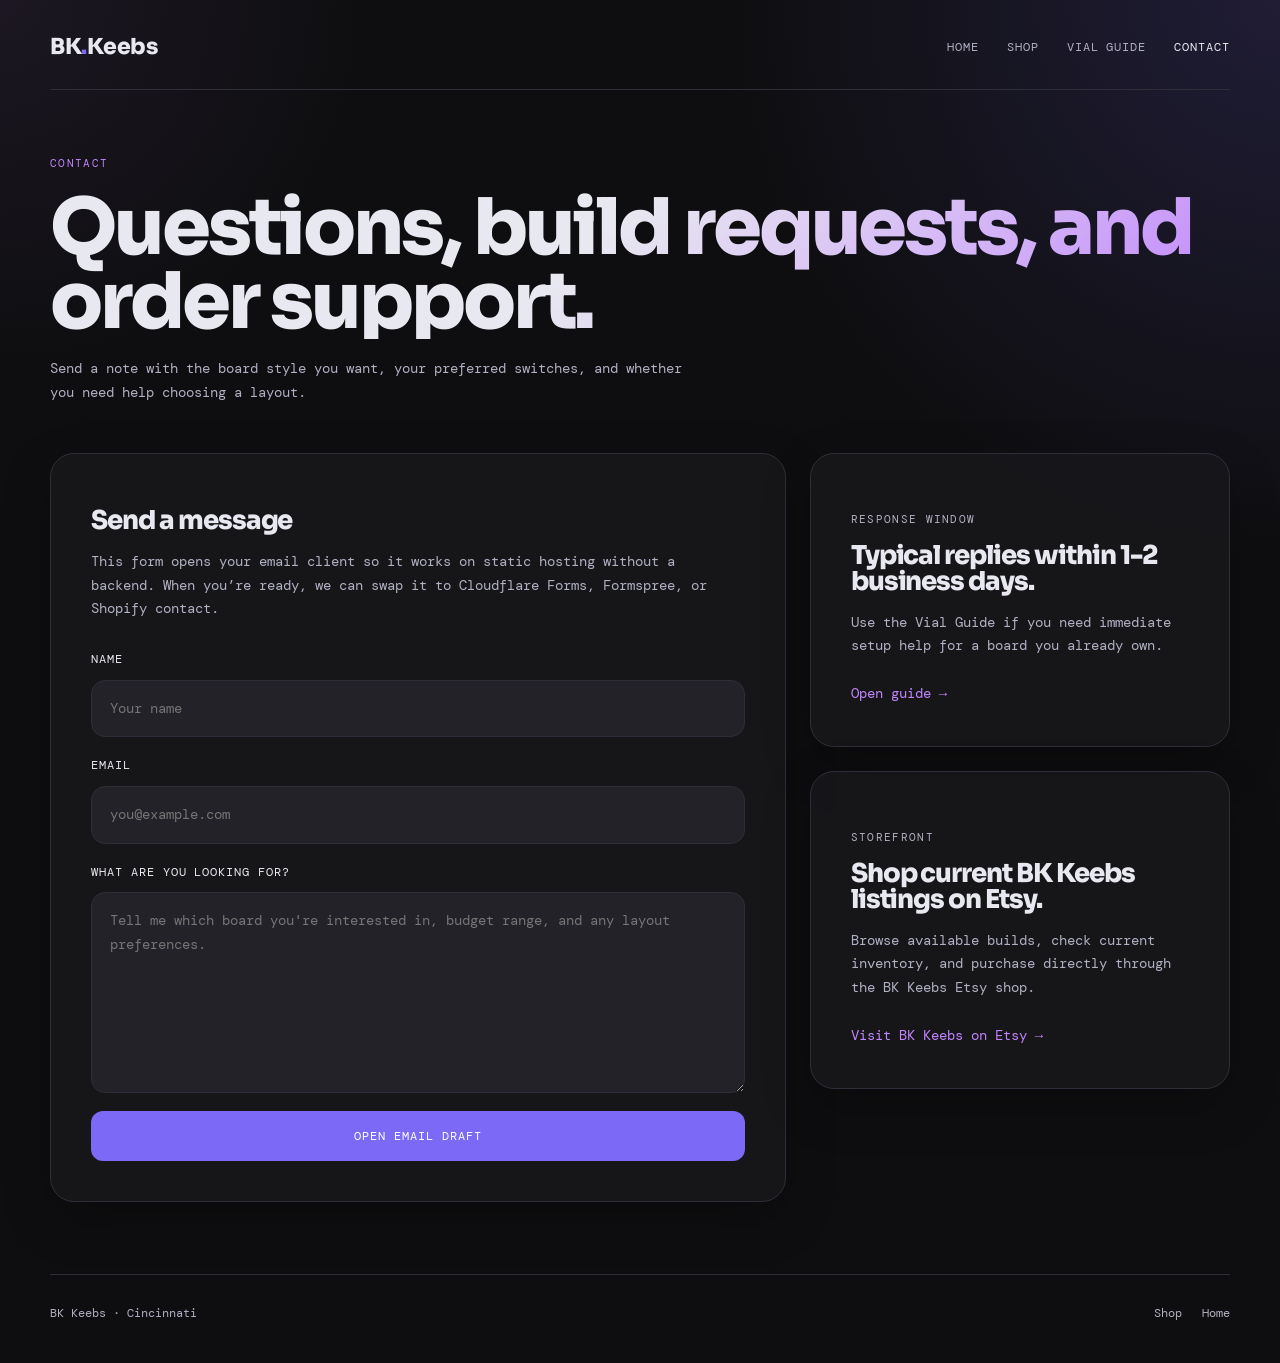
==== contact.html @ 7bc87009 "initial commit" ====
<!DOCTYPE html>
<html lang="en">
  <head>
    <meta charset="UTF-8" />
    <meta name="viewport" content="width=device-width, initial-scale=1.0" />
    <meta
      name="description"
      content="Contact BK Keebs for split ergonomic keyboard questions, commissions, and order support."
    />
    <title>Contact — BK Keebs</title>
    <link rel="preconnect" href="https://fonts.googleapis.com" />
    <link rel="preconnect" href="https://fonts.gstatic.com" crossorigin />
    <link
      href="https://fonts.googleapis.com/css2?family=DM+Mono:ital,wght@0,300;0,400;0,500;1,300&family=Sora:wght@400;600;700;800&display=swap"
      rel="stylesheet"
    />
    <link rel="stylesheet" href="./styles.css" />
    <script defer src="./site.js"></script>
  </head>
  <body>
    <header class="site-shell">
      <nav class="topbar" aria-label="Main navigation">
        <a class="brand-mark" href="./index.html">BK<span>.</span>Keebs</a>
        <button
          class="nav-toggle"
          type="button"
          aria-label="Toggle navigation"
          aria-expanded="false"
          data-nav-toggle
        >
          Menu
        </button>
        <div class="nav-links" data-nav-links>
          <a href="./index.html">Home</a>
          <a href="./shop.html">Shop</a>
          <a href="./vial-guide.html">Vial Guide</a>
          <a class="is-active" href="./contact.html">Contact</a>
        </div>
      </nav>
    </header>

    <main class="site-shell">
      <section class="page-hero">
        <p class="eyebrow">Contact</p>
        <h1>Questions, build requests, and order support.</h1>
        <p class="hero-text">
          Send a note with the board style you want, your preferred switches, and whether you
          need help choosing a layout.
        </p>
      </section>

      <section class="contact-layout">
        <article class="contact-card">
          <h2>Send a message</h2>
          <p>
            This form opens your email client so it works on static hosting without a backend.
            When you’re ready, we can swap it to Cloudflare Forms, Formspree, or Shopify contact.
          </p>
          <form class="contact-form" action="mailto:hello@bkkeebs.com" method="post" enctype="text/plain">
            <label>
              Name
              <input type="text" name="name" placeholder="Your name" required />
            </label>
            <label>
              Email
              <input type="email" name="email" placeholder="you@example.com" required />
            </label>
            <label>
              What are you looking for?
              <textarea
                name="message"
                rows="7"
                placeholder="Tell me which board you're interested in, budget range, and any layout preferences."
                required
              ></textarea>
            </label>
            <button class="btn btn-primary" type="submit">Open email draft</button>
          </form>
        </article>

        <aside class="contact-stack">
          <div class="info-card">
            <p class="card-label">Response window</p>
            <h2>Typical replies within 1-2 business days.</h2>
            <p>Use the Vial Guide if you need immediate setup help for a board you already own.</p>
            <a class="inline-link" href="./vial-guide.html">Open guide →</a>
          </div>
          <div class="info-card">
            <p class="card-label">Storefront</p>
            <h2>Shop current BK Keebs listings on Etsy.</h2>
            <p>
              Browse available builds, check current inventory, and purchase directly through
              the BK Keebs Etsy shop.
            </p>
            <a
              class="inline-link"
              href="https://www.etsy.com/shop/BKKeebs"
              target="_blank"
              rel="noreferrer"
            >
              Visit BK Keebs on Etsy →
            </a>
          </div>
        </aside>
      </section>
    </main>

    <footer class="site-footer site-shell">
      <p>BK Keebs · Cincinnati</p>
      <div class="footer-links">
        <a href="./shop.html">Shop</a>
        <a href="./index.html">Home</a>
      </div>
    </footer>
  </body>
</html>
---- styles.css ----
:root {
  --bg: #0e0e10;
  --surface: #18181c;
  --surface2: #222228;
  --border: #2e2e38;
  --accent: #7c6af7;
  --accent2: #c084fc;
  --text: #e8e8f0;
  --muted: #b0b0c3;
  --green: #4ade80;
  --yellow: #fbbf24;
  --shadow: 0 24px 80px rgba(0, 0, 0, 0.45);
}

* {
  box-sizing: border-box;
  margin: 0;
  padding: 0;
}

html {
  scroll-behavior: smooth;
}

body {
  min-height: 100vh;
  background:
    radial-gradient(circle at top right, rgba(124, 106, 247, 0.16), transparent 30%),
    radial-gradient(circle at top left, rgba(192, 132, 252, 0.08), transparent 20%),
    var(--bg);
  color: var(--text);
  font-family: "DM Mono", monospace;
  font-size: 14px;
  line-height: 1.7;
}

a {
  color: inherit;
  text-decoration: none;
}

button,
input,
textarea {
  font: inherit;
}

::selection {
  background: rgba(124, 106, 247, 0.35);
}

.site-shell,
.guide-shell {
  width: min(1180px, calc(100vw - 48px));
  margin: 0 auto;
}

.guide-shell {
  width: min(760px, calc(100vw - 48px));
}

.topbar {
  display: flex;
  align-items: center;
  justify-content: space-between;
  padding: 28px 0 24px;
  border-bottom: 1px solid var(--border);
}

.brand-mark {
  font-family: "Sora", sans-serif;
  font-size: 22px;
  font-weight: 800;
  letter-spacing: -0.5px;
}

.brand-mark span {
  color: var(--accent);
}

.nav-links {
  display: flex;
  gap: 28px;
  color: var(--muted);
  font-size: 12px;
  letter-spacing: 0.08em;
  text-transform: uppercase;
}

.nav-links a {
  transition: color 150ms ease;
}

.nav-links a:hover,
.nav-links .is-active {
  color: var(--text);
}

.nav-toggle {
  display: none;
  border: 1px solid var(--border);
  background: var(--surface2);
  color: var(--text);
  border-radius: 10px;
  padding: 10px 16px;
  text-transform: uppercase;
  letter-spacing: 0.08em;
  font-size: 11px;
  cursor: pointer;
}

.hero-panel {
  display: grid;
  grid-template-columns: minmax(340px, 0.95fr) minmax(380px, 1.05fr);
  gap: 48px;
  align-items: center;
  padding: 72px 0 64px;
}

.eyebrow,
.card-label {
  color: var(--accent2);
  font-size: 11px;
  letter-spacing: 0.12em;
  text-transform: uppercase;
}

.hero-copy h1,
.page-hero h1,
.spotlight-strip h2,
.feature-card h2,
.product-copy h2,
.contact-card h2,
.info-card h2,
.guide-section-header h2,
.faq-heading,
.faq-card h3 {
  font-family: "Sora", sans-serif;
  font-weight: 800;
  letter-spacing: -0.04em;
}

.hero-copy h1,
.page-hero h1,
.guide-hero h1 {
  margin-top: 18px;
  font-size: clamp(42px, 8vw, 78px);
  line-height: 0.95;
  background: linear-gradient(135deg, var(--text) 45%, var(--accent2));
  -webkit-background-clip: text;
  -webkit-text-fill-color: transparent;
  background-clip: text;
}

.hero-text {
  margin-top: 18px;
  max-width: 640px;
  color: var(--muted);
}

.hero-actions,
.product-actions {
  display: flex;
  flex-wrap: wrap;
  gap: 12px;
  margin-top: 32px;
}

.btn {
  display: inline-flex;
  align-items: center;
  justify-content: center;
  border-radius: 12px;
  padding: 14px 24px;
  border: 1px solid transparent;
  font-size: 12px;
  letter-spacing: 0.08em;
  text-transform: uppercase;
  transition:
    transform 150ms ease,
    border-color 150ms ease,
    color 150ms ease,
    background 150ms ease;
  cursor: pointer;
}

.btn:hover {
  transform: translateY(-2px);
}

.btn-primary {
  background: var(--accent);
  color: #fff;
}

.btn-secondary {
  background: var(--surface2);
  border-color: var(--border);
  color: var(--text);
}

.btn-secondary:hover {
  border-color: var(--accent);
  color: var(--accent2);
}

.hero-visual {
  position: relative;
  min-height: 420px;
  display: flex;
  align-items: center;
  justify-content: center;
  isolation: isolate;
}

.hero-glow {
  position: absolute;
  width: 180px;
  height: 180px;
  border-radius: 999px;
  filter: blur(48px);
  opacity: 0.18;
  pointer-events: none;
}

.hero-glow-left {
  left: 64px;
  top: 72px;
  background: rgba(124, 106, 247, 0.16);
}

.hero-glow-right {
  right: 52px;
  bottom: 52px;
  background: rgba(192, 132, 252, 0.12);
}

.board-card {
  width: min(280px, 45%);
  position: relative;
  background:
    linear-gradient(180deg, rgba(33, 33, 39, 0.98), rgba(20, 20, 25, 0.98));
  border: 1px solid rgba(55, 55, 68, 0.9);
  border-radius: 30px;
  padding: 22px 22px 26px;
  box-shadow:
    0 18px 60px rgba(0, 0, 0, 0.34),
    inset 0 1px 0 rgba(255, 255, 255, 0.04);
  backdrop-filter: blur(4px);
}

.board-card::after {
  content: "";
  position: absolute;
  inset: 10px;
  border-radius: 22px;
  border: 1px solid rgba(255, 255, 255, 0.025);
  pointer-events: none;
}

.board-card-left {
  transform: rotate(-11deg) translateX(20px) translateY(8px);
}

.board-card-right {
  transform: rotate(11deg) translateX(-20px) translateY(-4px);
}

.board-meta {
  display: flex;
  align-items: center;
  justify-content: space-between;
  margin-bottom: 14px;
}

.board-meta-right {
  flex-direction: row-reverse;
}

.oled-screen {
  width: 44px;
  height: 26px;
  border-radius: 8px;
  border: 1px solid #373746;
  background:
    linear-gradient(180deg, rgba(255, 255, 255, 0.03), transparent),
    #101017;
  box-shadow:
    inset 0 0 0 1px rgba(255, 255, 255, 0.02);
}

.encoder-knob {
  width: 28px;
  height: 28px;
  border-radius: 999px;
  border: 1px solid #383846;
  background:
    radial-gradient(circle at 35% 35%, rgba(255, 255, 255, 0.12), transparent 35%),
    #17171d;
  box-shadow:
    inset 0 0 0 1px rgba(255, 255, 255, 0.03);
}

.key-row,
.thumb-cluster {
  display: flex;
  gap: 10px;
  margin-bottom: 10px;
}

.key-row-offset-1 {
  margin-left: 6px;
}

.key-row-offset-2 {
  margin-left: 18px;
}

.key-row-offset-3 {
  margin-left: 30px;
}

.key-row span,
.thumb-cluster span {
  height: 38px;
  flex: 1;
  border-radius: 10px;
  background:
    linear-gradient(180deg, rgba(255, 255, 255, 0.035), transparent 45%),
    #141419;
  border: 1px solid #2f2f3a;
  box-shadow:
    inset 0 1px 0 rgba(255, 255, 255, 0.045);
}

.thumb-cluster {
  margin-top: 18px;
  justify-content: center;
}

.thumb-cluster span {
  flex: 0 0 46px;
  height: 46px;
}

.thumb-cluster .wide {
  flex-basis: 72px;
}

.key-accent {
  background:
    linear-gradient(180deg, rgba(214, 189, 255, 0.95), rgba(124, 106, 247, 0.92)) !important;
  border-color: rgba(192, 132, 252, 0.36) !important;
  box-shadow:
    0 0 18px rgba(124, 106, 247, 0.22),
    inset 0 1px 0 rgba(255, 255, 255, 0.18) !important;
}

.board-cable {
  position: absolute;
  width: 156px;
  height: 96px;
  border: 3px solid rgba(55, 55, 68, 0.9);
  border-top: none;
  border-radius: 0 0 100px 100px;
  top: 104px;
  left: 50%;
  transform: translateX(-50%);
  opacity: 0.72;
}

.section-grid {
  display: grid;
  grid-template-columns: repeat(3, minmax(0, 1fr));
  gap: 18px;
  padding-bottom: 48px;
}

.feature-card,
.spotlight-strip,
.product-card,
.contact-card,
.info-card,
.guide-section,
.faq-card {
  background: rgba(24, 24, 28, 0.8);
  border: 1px solid var(--border);
  border-radius: 24px;
  box-shadow: 0 18px 50px rgba(0, 0, 0, 0.22);
}

.feature-card {
  padding: 28px;
  animation: fade-up 500ms ease both;
}

.feature-card:nth-child(2) {
  animation-delay: 80ms;
}

.feature-card:nth-child(3) {
  animation-delay: 160ms;
}

.feature-card h2,
.spotlight-strip h2,
.product-copy h2,
.contact-card h2,
.info-card h2,
.guide-section-header h2,
.faq-heading,
.faq-card h3 {
  margin-top: 14px;
  font-size: 26px;
  line-height: 1;
}

.feature-card p:last-child,
.spotlight-strip p:last-child,
.product-copy p,
.contact-card p,
.info-card p,
.guide-section-body p,
.faq-card p {
  margin-top: 16px;
  color: var(--muted);
}

.spotlight-strip {
  margin-bottom: 72px;
  padding: 28px 32px;
  display: flex;
  align-items: center;
  justify-content: space-between;
  gap: 24px;
}

.site-footer {
  display: flex;
  justify-content: space-between;
  gap: 24px;
  padding: 28px 0 40px;
  border-top: 1px solid var(--border);
  color: var(--muted);
  font-size: 12px;
}

.footer-links {
  display: flex;
  gap: 20px;
}

.footer-links a:hover,
.inline-link:hover {
  color: var(--accent2);
}

.page-hero {
  padding: 64px 0 48px;
}

.product-list {
  display: flex;
  flex-direction: column;
  gap: 24px;
  margin-bottom: 72px;
}

.product-card {
  display: grid;
  grid-template-columns: minmax(320px, 0.95fr) minmax(320px, 1.05fr);
  overflow: hidden;
}

.product-card-flip .product-visual {
  order: 2;
}

.product-visual {
  min-height: 360px;
  position: relative;
  display: flex;
  align-items: center;
  justify-content: center;
  gap: 24px;
  overflow: hidden;
}

.product-visual-purple {
  background:
    radial-gradient(circle at 50% 40%, rgba(192, 132, 252, 0.2), transparent 35%),
    #141419;
}

.product-visual-green {
  background:
    radial-gradient(circle at 50% 40%, rgba(74, 222, 128, 0.15), transparent 35%),
    #121814;
}

.product-visual-amber {
  flex-direction: column;
  background:
    radial-gradient(circle at 50% 40%, rgba(251, 191, 36, 0.15), transparent 35%),
    #181510;
}

.product-board {
  width: 130px;
  height: 210px;
  border-radius: 24px;
  border: 1px solid rgba(255, 255, 255, 0.08);
  background:
    linear-gradient(180deg, rgba(124, 106, 247, 0.22), transparent 40%),
    repeating-linear-gradient(
      180deg,
      rgba(255, 255, 255, 0.08),
      rgba(255, 255, 255, 0.08) 18px,
      transparent 18px,
      transparent 38px
    ),
    #19191f;
  transform: rotate(-14deg);
}

.product-board.right {
  transform: rotate(14deg);
}

.product-board-corne {
  width: 112px;
  height: 178px;
}

.service-chip {
  padding: 18px 24px;
  border-radius: 18px;
  background: rgba(34, 34, 40, 0.78);
  border: 1px solid var(--border);
  color: var(--text);
}

.product-copy,
.contact-card,
.info-card {
  padding: 40px;
}

.product-specs,
.arrow-list {
  list-style: none;
  margin-top: 22px;
  display: flex;
  flex-direction: column;
  gap: 12px;
}

.product-specs li,
.arrow-list li {
  position: relative;
  padding-left: 28px;
}

.product-specs li::before,
.arrow-list li::before {
  content: "→";
  position: absolute;
  left: 0;
  top: 0;
  color: var(--accent);
}

.contact-layout {
  display: grid;
  grid-template-columns: minmax(380px, 1.4fr) minmax(280px, 0.8fr);
  gap: 24px;
  margin-bottom: 72px;
}

.contact-form {
  margin-top: 28px;
  display: grid;
  gap: 18px;
}

.contact-form label {
  display: grid;
  gap: 10px;
  color: var(--text);
  font-size: 12px;
  letter-spacing: 0.08em;
  text-transform: uppercase;
}

.contact-form input,
.contact-form textarea {
  width: 100%;
  border: 1px solid var(--border);
  background: var(--surface2);
  color: var(--text);
  border-radius: 14px;
  padding: 16px 18px;
  font-size: 14px;
  letter-spacing: 0;
  text-transform: none;
}

.contact-form textarea {
  resize: vertical;
}

.contact-form input:focus,
.contact-form textarea:focus {
  outline: 1px solid var(--accent);
  border-color: var(--accent);
}

.contact-stack {
  display: flex;
  flex-direction: column;
  gap: 24px;
}

.inline-link {
  display: inline-flex;
  margin-top: 24px;
  color: var(--accent2);
}

.inline-link-inline {
  display: inline;
  margin-top: 0;
}

.guide-topline {
  display: flex;
  align-items: center;
  justify-content: space-between;
  gap: 16px;
}

.badge {
  border: 1px solid var(--border);
  background: var(--surface2);
  color: var(--muted);
  border-radius: 8px;
  padding: 8px 14px;
  font-size: 11px;
  letter-spacing: 0.08em;
  text-transform: uppercase;
}

.guide-section {
  overflow: hidden;
  border-radius: 16px;
  margin-bottom: 24px;
  animation: fade-up 400ms ease both;
}

.guide-section:nth-of-type(2) {
  animation-delay: 50ms;
}

.guide-section:nth-of-type(3) {
  animation-delay: 100ms;
}

.guide-section:nth-of-type(4) {
  animation-delay: 150ms;
}

.guide-section:nth-of-type(5) {
  animation-delay: 200ms;
}

.guide-section:nth-of-type(6) {
  animation-delay: 250ms;
}

.guide-section-header {
  display: flex;
  align-items: center;
  gap: 14px;
  padding: 18px 24px;
  background: var(--surface2);
  border-bottom: 1px solid var(--border);
}

.guide-section-header h2 {
  margin-top: 0;
  font-size: 16px;
  letter-spacing: -0.02em;
}

.step-num {
  width: 28px;
  height: 28px;
  border-radius: 8px;
  background: var(--accent);
  color: #fff;
  font-family: "Sora", sans-serif;
  font-weight: 700;
  font-size: 13px;
  display: flex;
  align-items: center;
  justify-content: center;
  flex-shrink: 0;
}

.guide-section-body {
  padding: 22px 24px;
}

.dl-row {
  display: flex;
  gap: 10px;
  flex-wrap: wrap;
  margin-top: 14px;
}

.tip-box,
.warn-box {
  border-radius: 10px;
  padding: 14px 16px;
  margin-top: 16px;
  font-size: 13px;
}

.tip-box {
  background: #1a1a2e;
  border: 1px solid #2e2e5a;
  border-left: 3px solid var(--accent);
  color: #a5a5cc;
}

.tip-box strong {
  color: var(--accent2);
  font-weight: 500;
}

.warn-box {
  background: #1e1710;
  border: 1px solid #3d2e10;
  border-left: 3px solid var(--yellow);
  color: #b8a070;
}

.warn-box strong {
  color: var(--yellow);
  font-weight: 500;
}

code {
  background: var(--surface2);
  border: 1px solid var(--border);
  border-radius: 6px;
  padding: 1px 7px;
  font-family: "DM Mono", monospace;
  font-size: 12.5px;
  color: var(--accent2);
}

.tab-grid {
  display: grid;
  grid-template-columns: 1fr 1fr;
  gap: 10px;
  margin-top: 16px;
}

.tab-card {
  background: var(--surface2);
  border: 1px solid var(--border);
  border-radius: 10px;
  padding: 14px 16px;
}

.tab-name {
  font-family: "Sora", sans-serif;
  font-weight: 700;
  font-size: 13px;
  color: var(--accent2);
}

.tab-card p {
  margin-top: 6px;
  font-size: 12.5px;
  color: var(--muted);
}

.guide-divider {
  border: none;
  border-top: 1px solid var(--border);
  margin: 36px 0;
}

.faq-wrap {
  margin-bottom: 72px;
}

.faq-heading {
  font-size: 22px;
}

.faq-list {
  display: flex;
  flex-direction: column;
  gap: 14px;
  margin-top: 24px;
}

.faq-card {
  border-radius: 14px;
  padding: 18px 20px;
}

.faq-card h3 {
  margin-top: 0;
  color: var(--accent2);
  font-size: 15px;
  letter-spacing: -0.02em;
}

.faq-card p {
  margin-top: 8px;
  font-size: 13px;
}

@keyframes fade-up {
  from {
    opacity: 0;
    transform: translateY(14px);
  }

  to {
    opacity: 1;
    transform: translateY(0);
  }
}

@media (max-width: 860px) {
  .hero-panel,
  .section-grid,
  .product-card,
  .contact-layout {
    grid-template-columns: 1fr;
  }

  .hero-panel {
    padding-top: 48px;
  }

  .hero-visual {
    min-height: 360px;
  }

  .product-card-flip .product-visual {
    order: 0;
  }

  .spotlight-strip,
  .site-footer {
    flex-direction: column;
    align-items: flex-start;
  }
}

@media (max-width: 640px) {
  .site-shell,
  .guide-shell {
    width: min(1180px, calc(100vw - 32px));
  }

  .topbar {
    position: relative;
    padding-top: 20px;
  }

  .nav-toggle {
    display: inline-flex;
  }

  .nav-links {
    position: absolute;
    top: calc(100% + 12px);
    left: 0;
    right: 0;
    display: none;
    flex-direction: column;
    gap: 0;
    background: rgba(24, 24, 28, 0.98);
    border: 1px solid var(--border);
    border-radius: 18px;
    padding: 12px;
    box-shadow: var(--shadow);
    z-index: 10;
  }

  .nav-links.is-open {
    display: flex;
  }

  .nav-links a {
    padding: 14px 12px;
  }

  .board-card {
    width: 54%;
    padding: 20px 16px;
  }

  .board-card-left {
    transform: rotate(-10deg) translateX(16px);
  }

  .board-card-right {
    transform: rotate(10deg) translateX(-16px);
  }

  .key-row span {
    height: 30px;
  }

  .thumb-cluster span {
    height: 38px;
    flex-basis: 38px;
  }

  .thumb-cluster .wide {
    flex-basis: 56px;
  }

  .board-cable {
    width: 100px;
  }

  .feature-card,
  .spotlight-strip,
  .product-copy,
  .contact-card,
  .info-card {
    padding: 24px;
  }

  .product-visual {
    min-height: 260px;
    gap: 16px;
  }

  .product-board {
    width: 100px;
    height: 170px;
  }

  .tab-grid {
    grid-template-columns: 1fr;
  }

  .guide-topline {
    flex-direction: column;
    align-items: flex-start;
  }
}
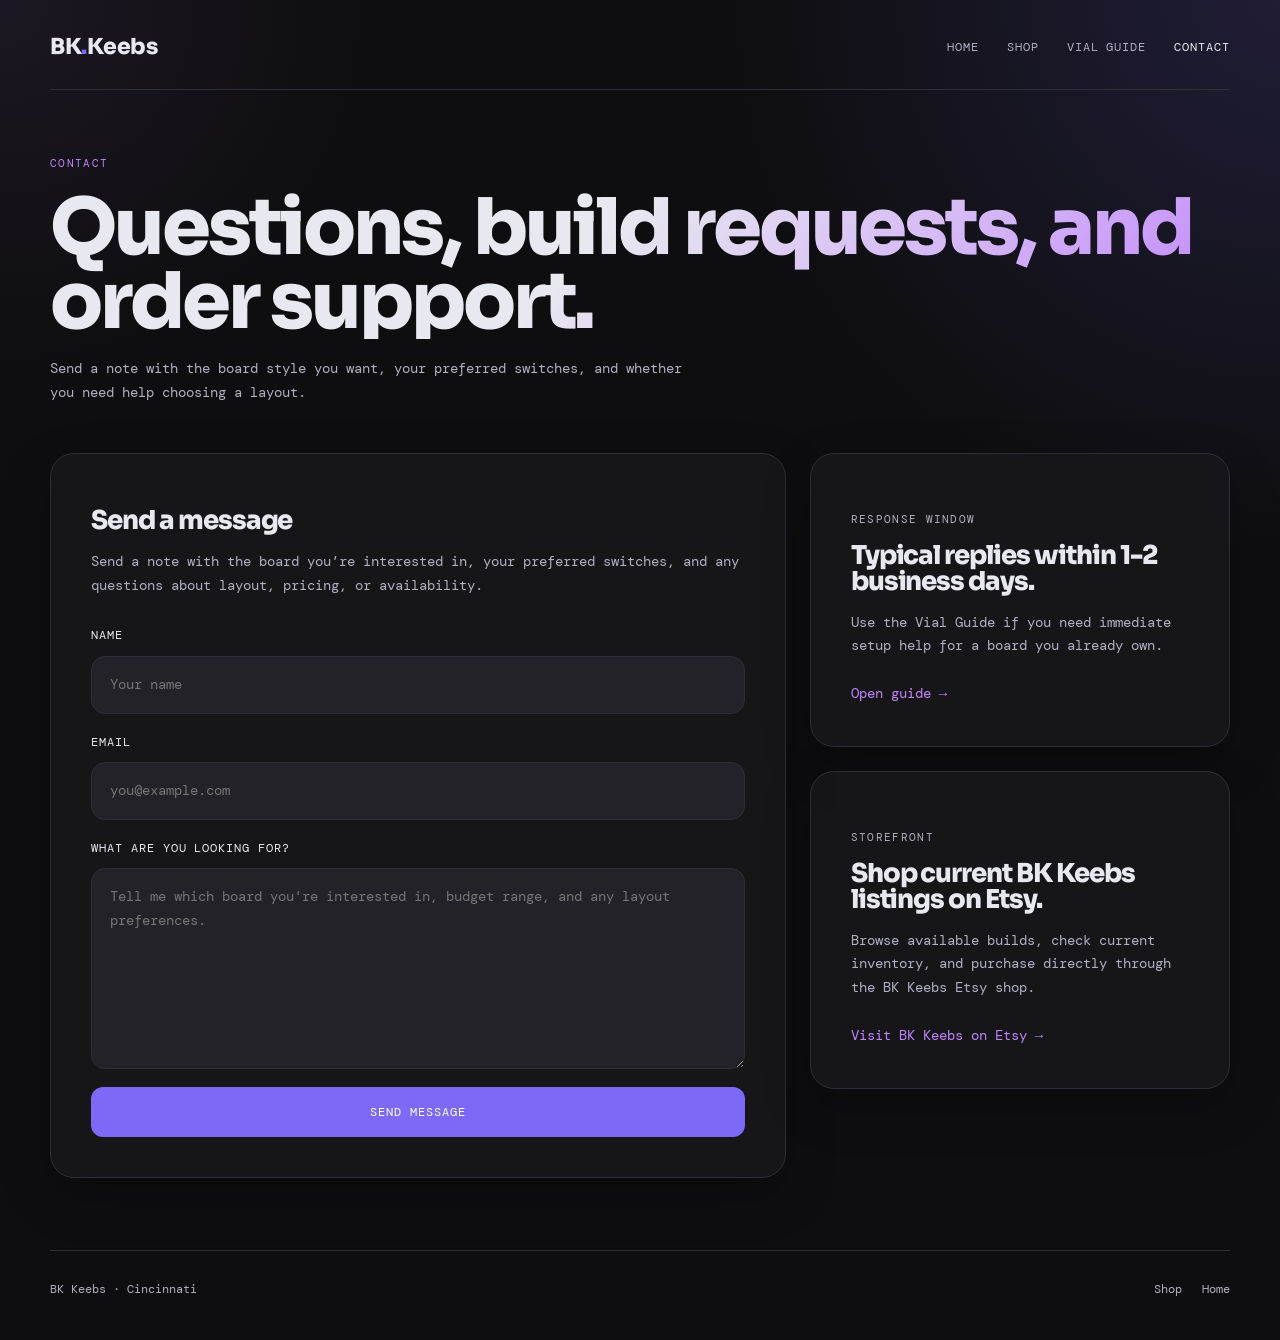
==== commit ea6ab114: "Update contact page" ====
--- a/contact.html
+++ b/contact.html
@@ -53,10 +53,15 @@
         <article class="contact-card">
           <h2>Send a message</h2>
           <p>
-            This form opens your email client so it works on static hosting without a backend.
-            When you’re ready, we can swap it to Cloudflare Forms, Formspree, or Shopify contact.
+            Send a note with the board you’re interested in, your preferred switches, and any
+            questions about layout, pricing, or availability.
           </p>
-          <form class="contact-form" action="mailto:hello@bkkeebs.com" method="post" enctype="text/plain">
+          <div class="form-status" data-form-status hidden></div>
+          <form class="contact-form" action="/api/contact" method="post">
+            <label class="sr-only" aria-hidden="true">
+              Leave this field empty
+              <input type="text" name="website" tabindex="-1" autocomplete="off" />
+            </label>
             <label>
               Name
               <input type="text" name="name" placeholder="Your name" required />
@@ -74,7 +79,7 @@
                 required
               ></textarea>
             </label>
-            <button class="btn btn-primary" type="submit">Open email draft</button>
+            <button class="btn btn-primary" type="submit">Send message</button>
           </form>
         </article>
 
--- a/styles.css
+++ b/styles.css
@@ -583,6 +583,25 @@
   gap: 18px;
 }
 
+.form-status {
+  margin-top: 24px;
+  border-radius: 14px;
+  padding: 14px 16px;
+  border: 1px solid var(--border);
+}
+
+.form-status-success {
+  background: rgba(74, 222, 128, 0.08);
+  border-color: rgba(74, 222, 128, 0.28);
+  color: #c4f5d4;
+}
+
+.form-status-error {
+  background: rgba(248, 113, 113, 0.08);
+  border-color: rgba(248, 113, 113, 0.24);
+  color: #f2b6b6;
+}
+
 .contact-form label {
   display: grid;
   gap: 10px;
@@ -613,6 +632,18 @@
 .contact-form textarea:focus {
   outline: 1px solid var(--accent);
   border-color: var(--accent);
+}
+
+.sr-only {
+  position: absolute;
+  width: 1px;
+  height: 1px;
+  padding: 0;
+  margin: -1px;
+  overflow: hidden;
+  clip: rect(0, 0, 0, 0);
+  white-space: nowrap;
+  border: 0;
 }
 
 .contact-stack {
